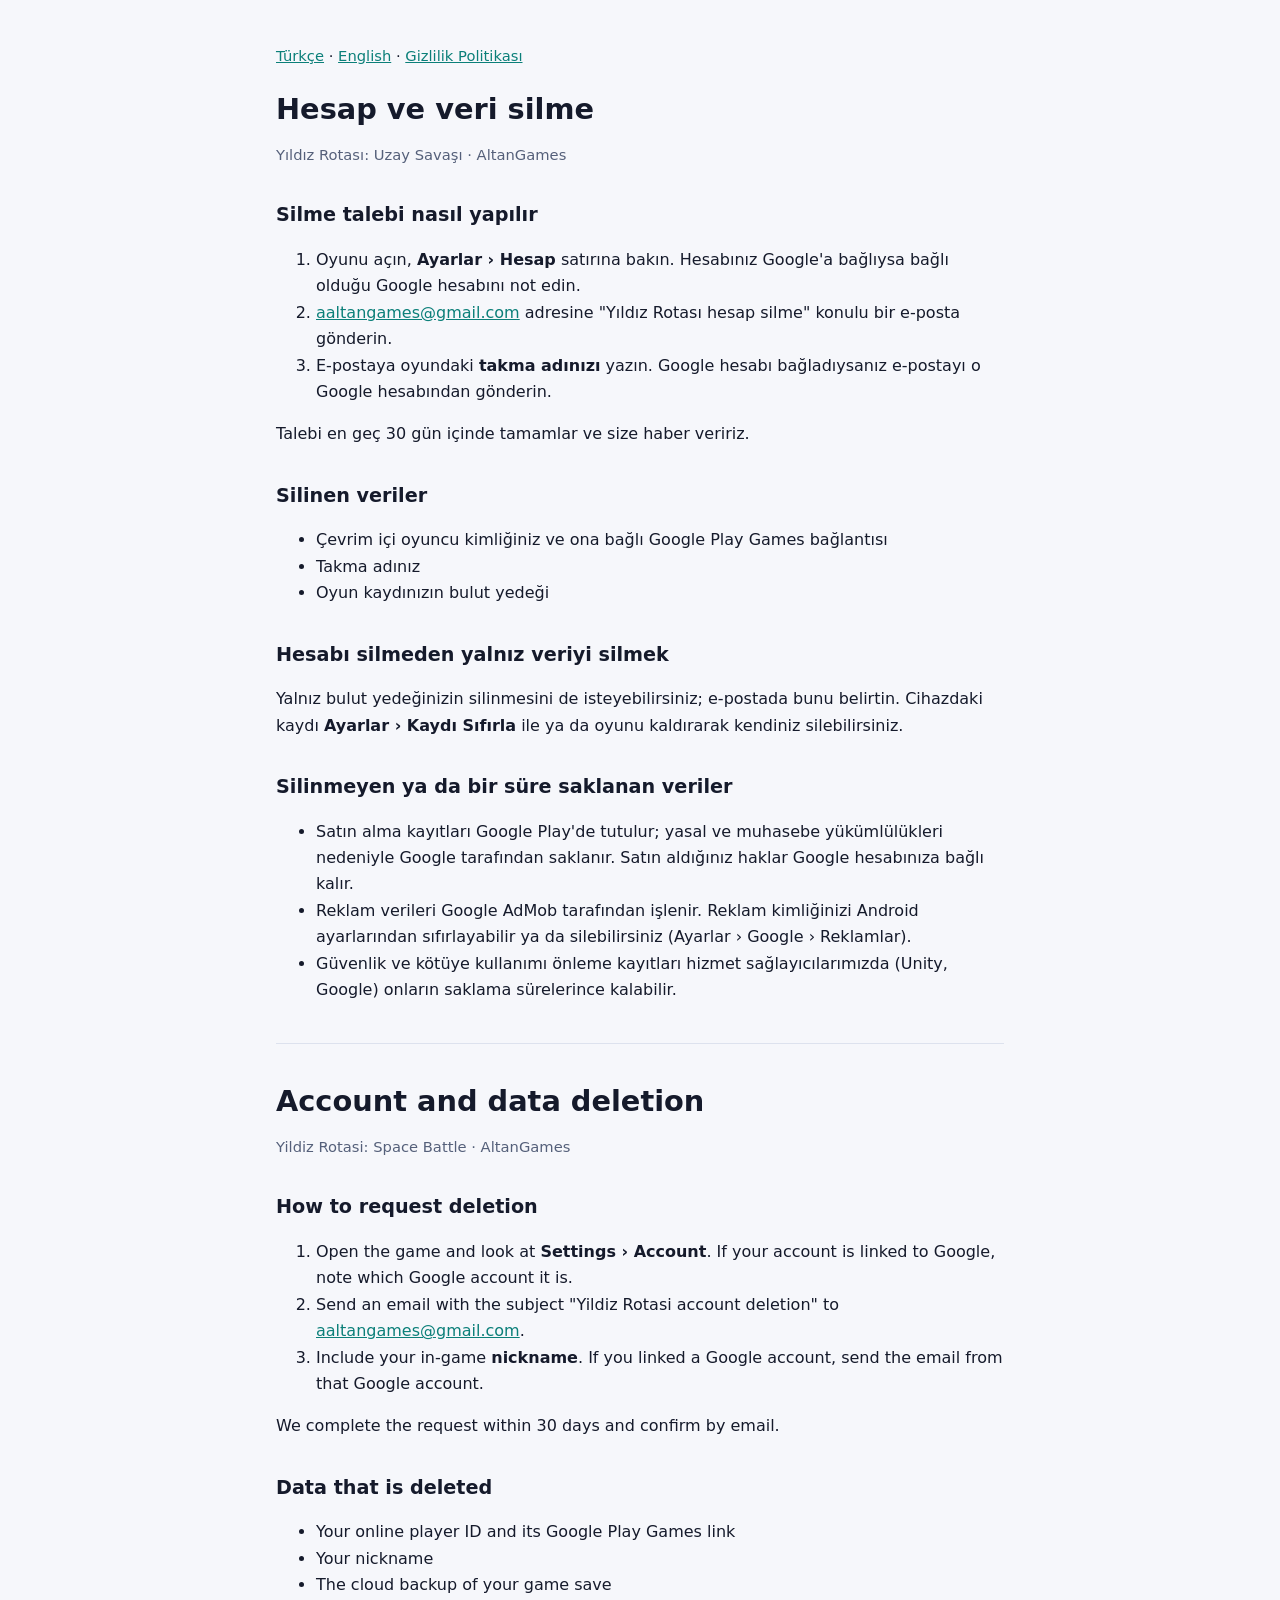
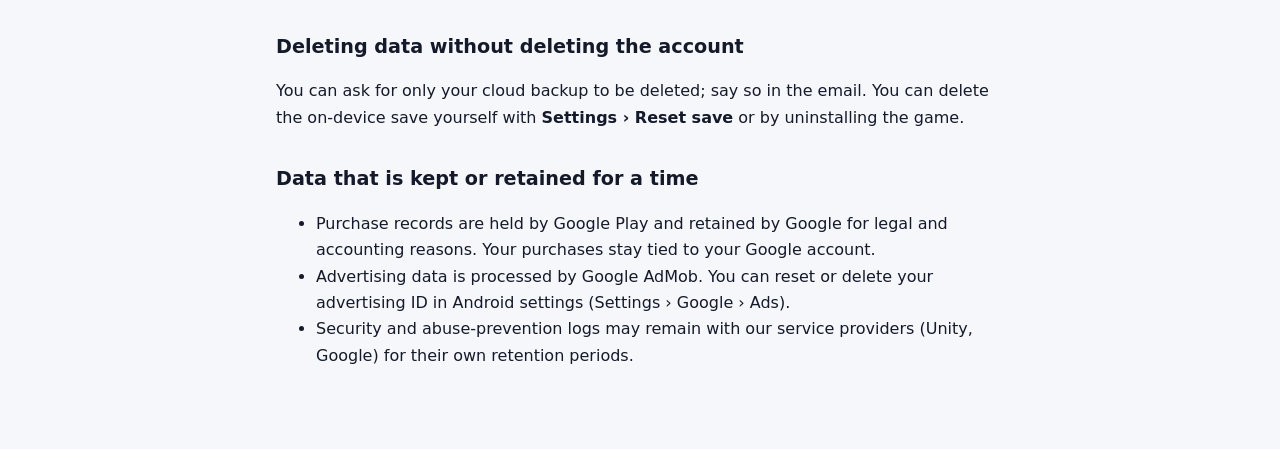
==== yildiz-rotasi/hesap-silme.html @ 4a5ac2ac "Add files via upload" ====
<!doctype html>
<html lang="tr">
<head>
<meta charset="utf-8">
<meta name="viewport" content="width=device-width, initial-scale=1">
<title>Yıldız Rotası: Hesap ve Veri Silme</title>
<link rel="stylesheet" href="../site.css">
</head>
<body>
<main>
  <nav class="lang"><a href="#tr">Türkçe</a> · <a href="#en">English</a> · <a href="gizlilik.html">Gizlilik Politikası</a></nav>

  <section id="tr" lang="tr">
    <h1>Hesap ve veri silme</h1>
    <p class="muted">Yıldız Rotası: Uzay Savaşı · AltanGames</p>

    <h2>Silme talebi nasıl yapılır</h2>
    <ol>
      <li>Oyunu açın, <strong>Ayarlar › Hesap</strong> satırına bakın. Hesabınız Google'a bağlıysa bağlı olduğu Google hesabını not edin.</li>
      <li><a href="mailto:aaltangames@gmail.com?subject=Y%C4%B1ld%C4%B1z%20Rotas%C4%B1%20hesap%20silme">aaltangames@gmail.com</a> adresine "Yıldız Rotası hesap silme" konulu bir e-posta gönderin.</li>
      <li>E-postaya oyundaki <strong>takma adınızı</strong> yazın. Google hesabı bağladıysanız e-postayı o Google hesabından gönderin.</li>
    </ol>
    <p>Talebi en geç 30 gün içinde tamamlar ve size haber veririz.</p>

    <h2>Silinen veriler</h2>
    <ul>
      <li>Çevrim içi oyuncu kimliğiniz ve ona bağlı Google Play Games bağlantısı</li>
      <li>Takma adınız</li>
      <li>Oyun kaydınızın bulut yedeği</li>
    </ul>

    <h2>Hesabı silmeden yalnız veriyi silmek</h2>
    <p>Yalnız bulut yedeğinizin silinmesini de isteyebilirsiniz; e-postada bunu belirtin. Cihazdaki kaydı <strong>Ayarlar › Kaydı Sıfırla</strong> ile ya da oyunu kaldırarak kendiniz silebilirsiniz.</p>

    <h2>Silinmeyen ya da bir süre saklanan veriler</h2>
    <ul>
      <li>Satın alma kayıtları Google Play'de tutulur; yasal ve muhasebe yükümlülükleri nedeniyle Google tarafından saklanır. Satın aldığınız haklar Google hesabınıza bağlı kalır.</li>
      <li>Reklam verileri Google AdMob tarafından işlenir. Reklam kimliğinizi Android ayarlarından sıfırlayabilir ya da silebilirsiniz (Ayarlar › Google › Reklamlar).</li>
      <li>Güvenlik ve kötüye kullanımı önleme kayıtları hizmet sağlayıcılarımızda (Unity, Google) onların saklama sürelerince kalabilir.</li>
    </ul>
  </section>

  <hr>

  <section id="en" lang="en">
    <h1>Account and data deletion</h1>
    <p class="muted">Yildiz Rotasi: Space Battle · AltanGames</p>

    <h2>How to request deletion</h2>
    <ol>
      <li>Open the game and look at <strong>Settings › Account</strong>. If your account is linked to Google, note which Google account it is.</li>
      <li>Send an email with the subject "Yildiz Rotasi account deletion" to <a href="mailto:aaltangames@gmail.com?subject=Yildiz%20Rotasi%20account%20deletion">aaltangames@gmail.com</a>.</li>
      <li>Include your in-game <strong>nickname</strong>. If you linked a Google account, send the email from that Google account.</li>
    </ol>
    <p>We complete the request within 30 days and confirm by email.</p>

    <h2>Data that is deleted</h2>
    <ul>
      <li>Your online player ID and its Google Play Games link</li>
      <li>Your nickname</li>
      <li>The cloud backup of your game save</li>
    </ul>

    <h2>Deleting data without deleting the account</h2>
    <p>You can ask for only your cloud backup to be deleted; say so in the email. You can delete the on-device save yourself with <strong>Settings › Reset save</strong> or by uninstalling the game.</p>

    <h2>Data that is kept or retained for a time</h2>
    <ul>
      <li>Purchase records are held by Google Play and retained by Google for legal and accounting reasons. Your purchases stay tied to your Google account.</li>
      <li>Advertising data is processed by Google AdMob. You can reset or delete your advertising ID in Android settings (Settings › Google › Ads).</li>
      <li>Security and abuse-prevention logs may remain with our service providers (Unity, Google) for their own retention periods.</li>
    </ul>
  </section>
</main>
</body>
</html>
---- site.css ----
:root {
  --bg: #0b1020;
  --panel: #131a30;
  --text: #e6ebf5;
  --muted: #9aa6c0;
  --accent: #35d0c8;
  --line: #26304d;
}
@media (prefers-color-scheme: light) {
  :root {
    --bg: #f6f7fb;
    --panel: #ffffff;
    --text: #151a2b;
    --muted: #55607a;
    --accent: #0b7f79;
    --line: #dde2ee;
  }
}
* { box-sizing: border-box; }
body {
  margin: 0;
  background: var(--bg);
  color: var(--text);
  font: 16px/1.65 system-ui, -apple-system, "Segoe UI", Roboto, sans-serif;
}
main {
  max-width: 760px;
  margin: 0 auto;
  padding: 32px 16px 64px;
}
h1 { font-size: 1.8rem; line-height: 1.25; margin: 0 0 4px; }
h2 { font-size: 1.2rem; margin: 32px 0 8px; }
h3 { font-size: 1rem; margin: 20px 0 4px; }
p, li { color: var(--text); }
.muted { color: var(--muted); font-size: 0.92rem; }
a { color: var(--accent); }
hr { border: 0; border-top: 1px solid var(--line); margin: 40px 0; }
table { width: 100%; border-collapse: collapse; margin: 12px 0; font-size: 0.94rem; }
th, td { text-align: left; vertical-align: top; padding: 8px 10px; border: 1px solid var(--line); }
th { background: var(--panel); }
.table-wrap { overflow-x: auto; }
.card {
  background: var(--panel);
  border: 1px solid var(--line);
  border-radius: 12px;
  padding: 16px 20px;
  margin: 16px 0;
}
nav.lang { margin: 12px 0 24px; font-size: 0.92rem; }
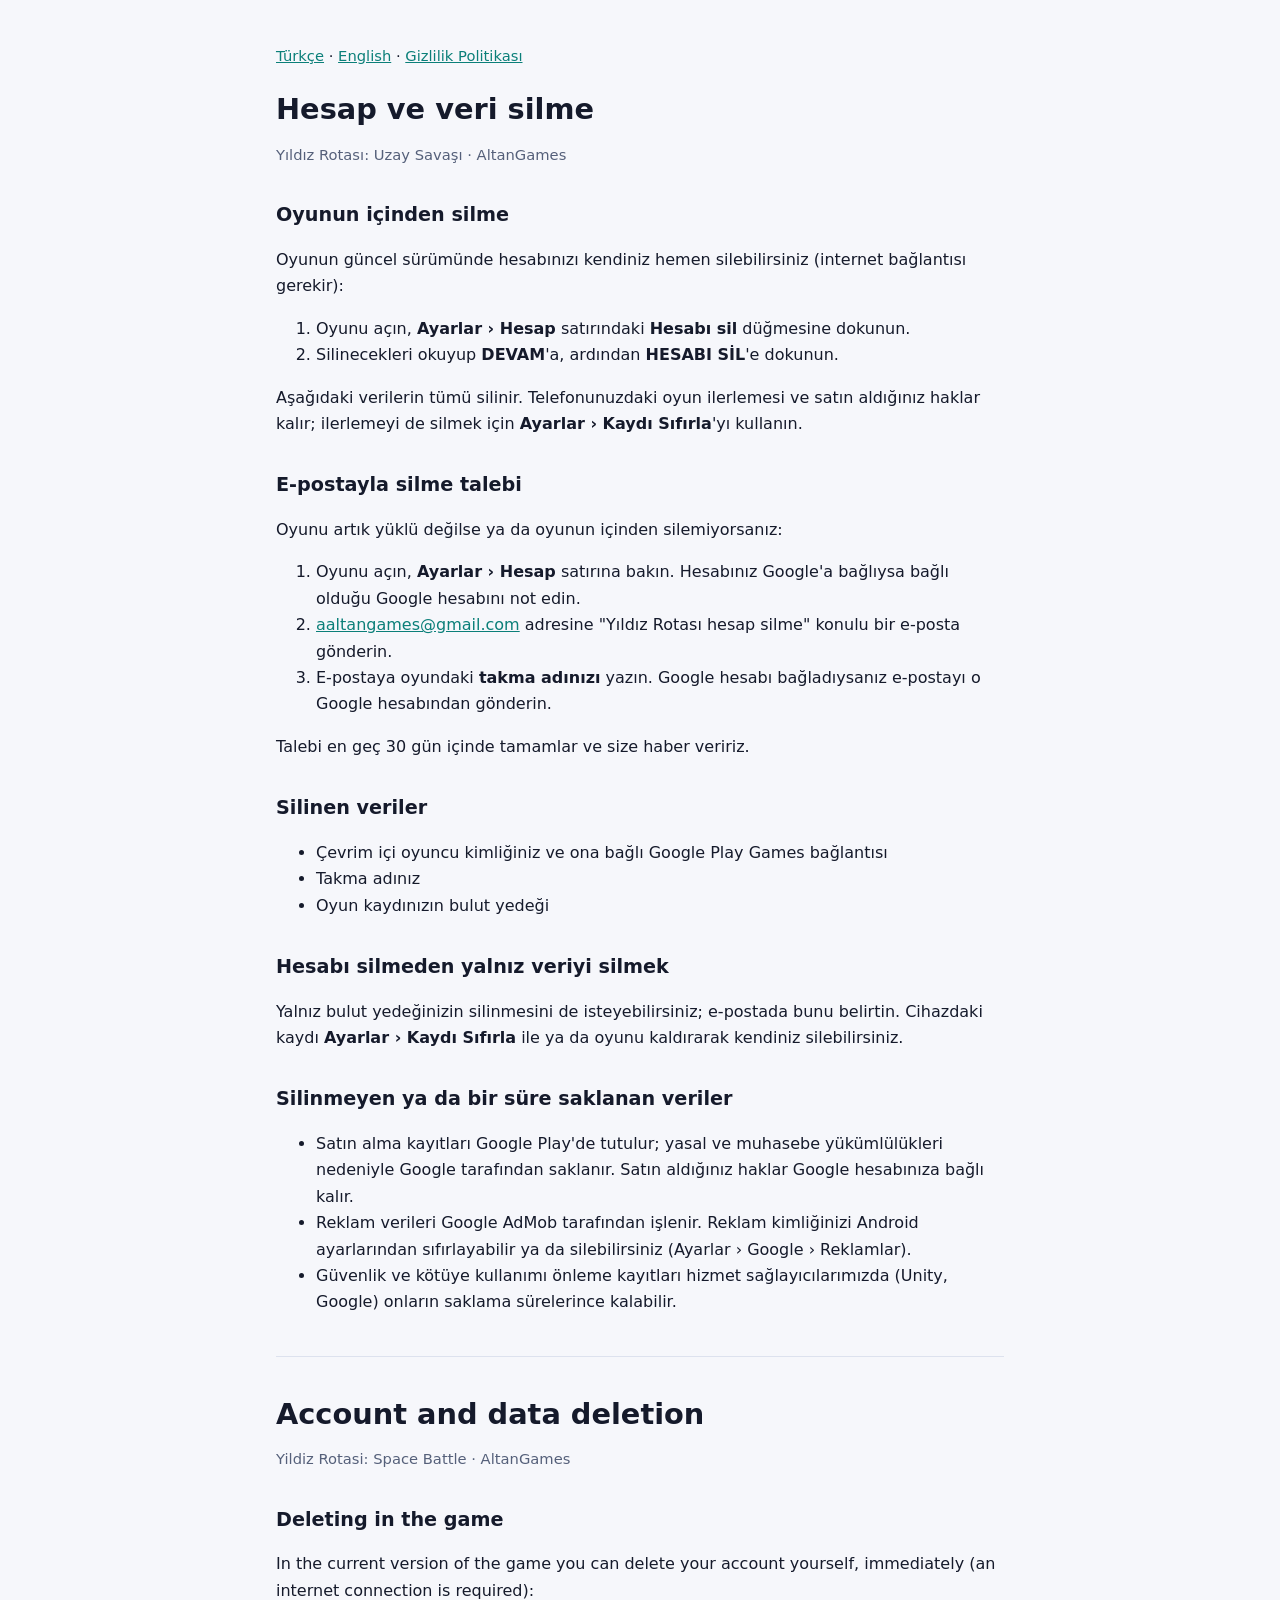
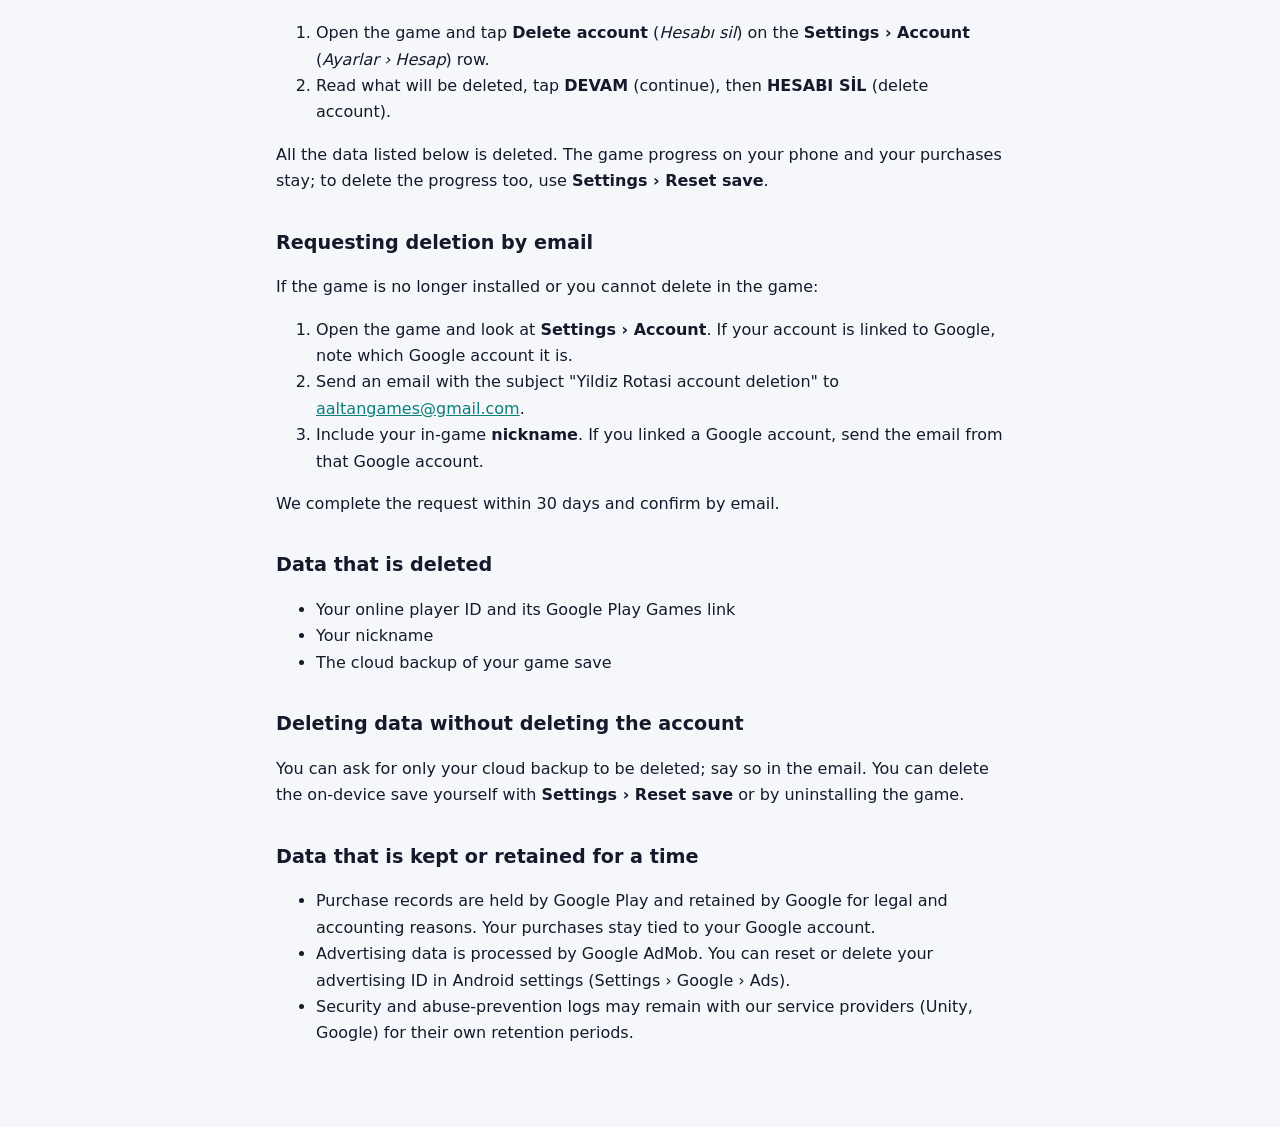
==== commit c01a1b1b: "Add files via upload" ====
--- a/yildiz-rotasi/hesap-silme.html
+++ b/yildiz-rotasi/hesap-silme.html
@@ -14,7 +14,16 @@
     <h1>Hesap ve veri silme</h1>
     <p class="muted">Yıldız Rotası: Uzay Savaşı · AltanGames</p>
 
-    <h2>Silme talebi nasıl yapılır</h2>
+    <h2>Oyunun içinden silme</h2>
+    <p>Oyunun güncel sürümünde hesabınızı kendiniz hemen silebilirsiniz (internet bağlantısı gerekir):</p>
+    <ol>
+      <li>Oyunu açın, <strong>Ayarlar › Hesap</strong> satırındaki <strong>Hesabı sil</strong> düğmesine dokunun.</li>
+      <li>Silinecekleri okuyup <strong>DEVAM</strong>'a, ardından <strong>HESABI SİL</strong>'e dokunun.</li>
+    </ol>
+    <p>Aşağıdaki verilerin tümü silinir. Telefonunuzdaki oyun ilerlemesi ve satın aldığınız haklar kalır; ilerlemeyi de silmek için <strong>Ayarlar › Kaydı Sıfırla</strong>'yı kullanın.</p>
+
+    <h2>E-postayla silme talebi</h2>
+    <p>Oyunu artık yüklü değilse ya da oyunun içinden silemiyorsanız:</p>
     <ol>
       <li>Oyunu açın, <strong>Ayarlar › Hesap</strong> satırına bakın. Hesabınız Google'a bağlıysa bağlı olduğu Google hesabını not edin.</li>
       <li><a href="mailto:aaltangames@gmail.com?subject=Y%C4%B1ld%C4%B1z%20Rotas%C4%B1%20hesap%20silme">aaltangames@gmail.com</a> adresine "Yıldız Rotası hesap silme" konulu bir e-posta gönderin.</li>
@@ -46,7 +55,16 @@
     <h1>Account and data deletion</h1>
     <p class="muted">Yildiz Rotasi: Space Battle · AltanGames</p>
 
-    <h2>How to request deletion</h2>
+    <h2>Deleting in the game</h2>
+    <p>In the current version of the game you can delete your account yourself, immediately (an internet connection is required):</p>
+    <ol>
+      <li>Open the game and tap <strong>Delete account</strong> (<em>Hesabı sil</em>) on the <strong>Settings › Account</strong> (<em>Ayarlar › Hesap</em>) row.</li>
+      <li>Read what will be deleted, tap <strong>DEVAM</strong> (continue), then <strong>HESABI SİL</strong> (delete account).</li>
+    </ol>
+    <p>All the data listed below is deleted. The game progress on your phone and your purchases stay; to delete the progress too, use <strong>Settings › Reset save</strong>.</p>
+
+    <h2>Requesting deletion by email</h2>
+    <p>If the game is no longer installed or you cannot delete in the game:</p>
     <ol>
       <li>Open the game and look at <strong>Settings › Account</strong>. If your account is linked to Google, note which Google account it is.</li>
       <li>Send an email with the subject "Yildiz Rotasi account deletion" to <a href="mailto:aaltangames@gmail.com?subject=Yildiz%20Rotasi%20account%20deletion">aaltangames@gmail.com</a>.</li>
